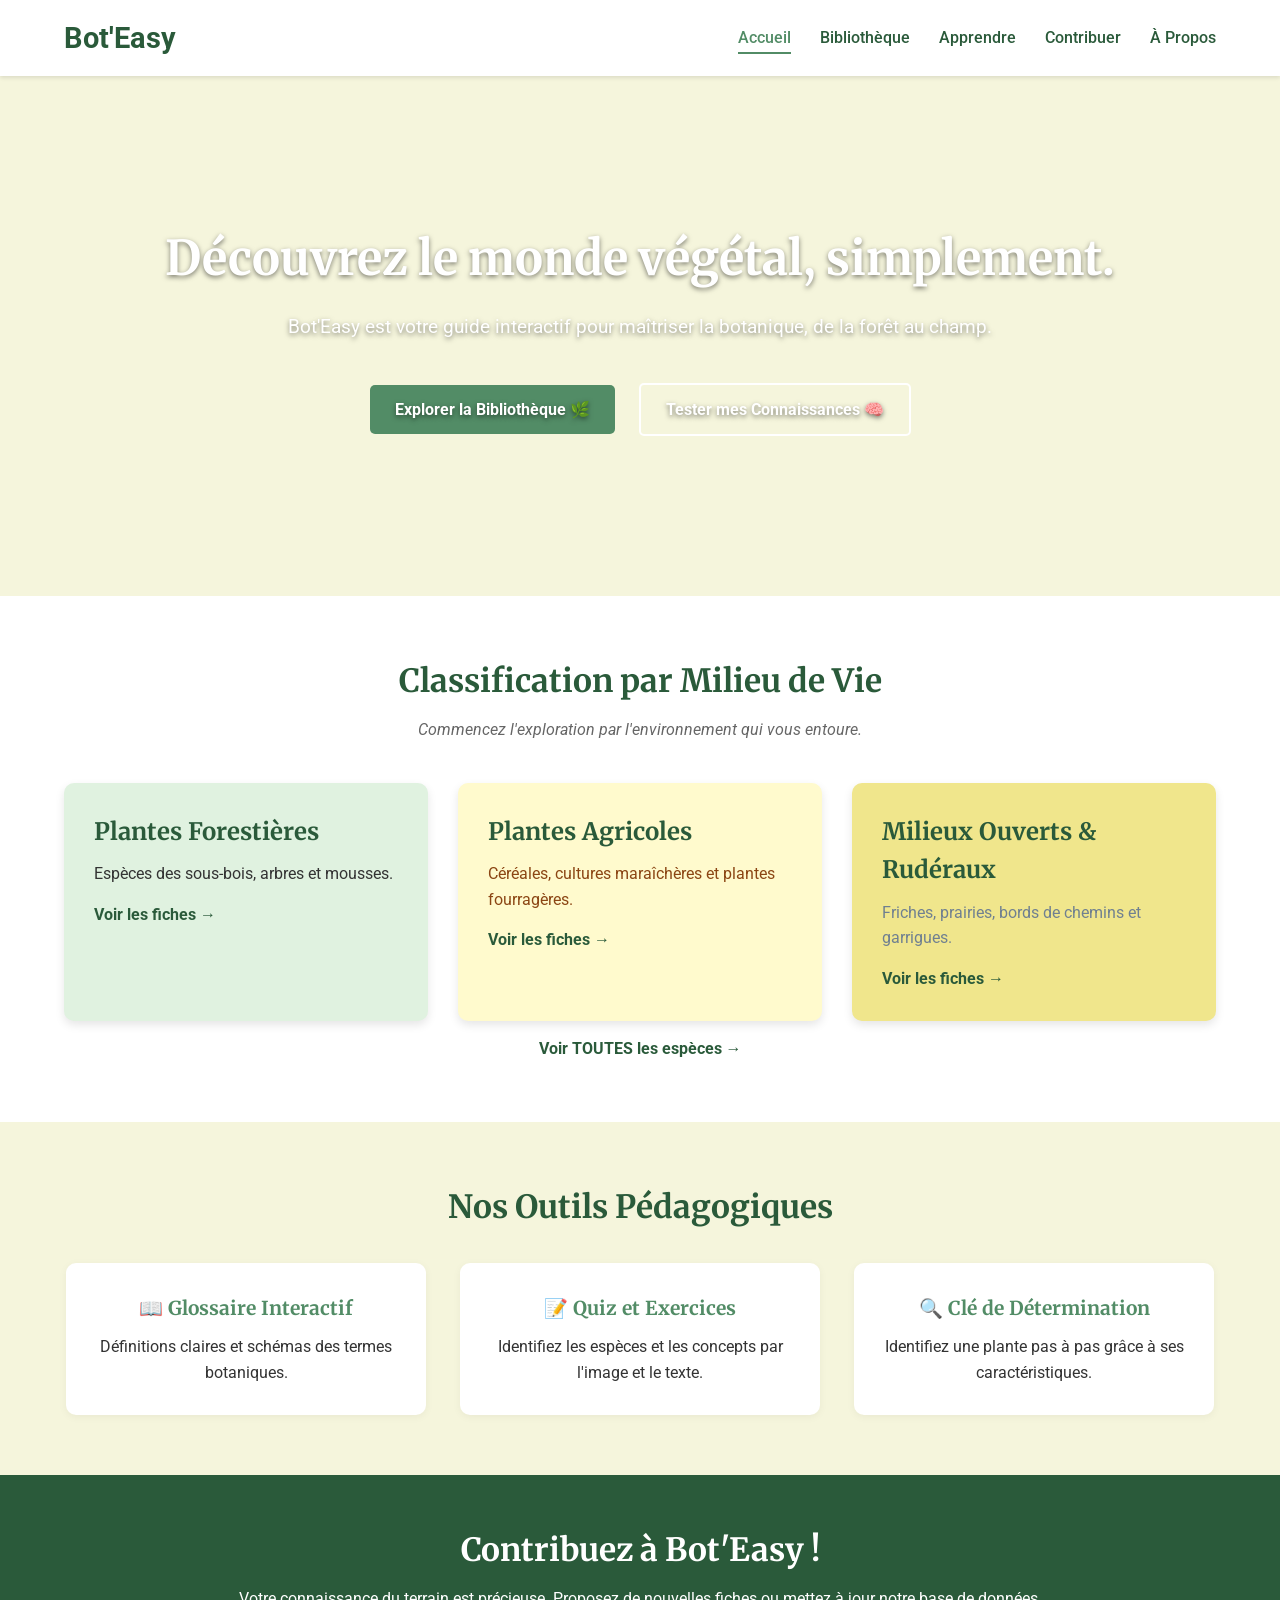
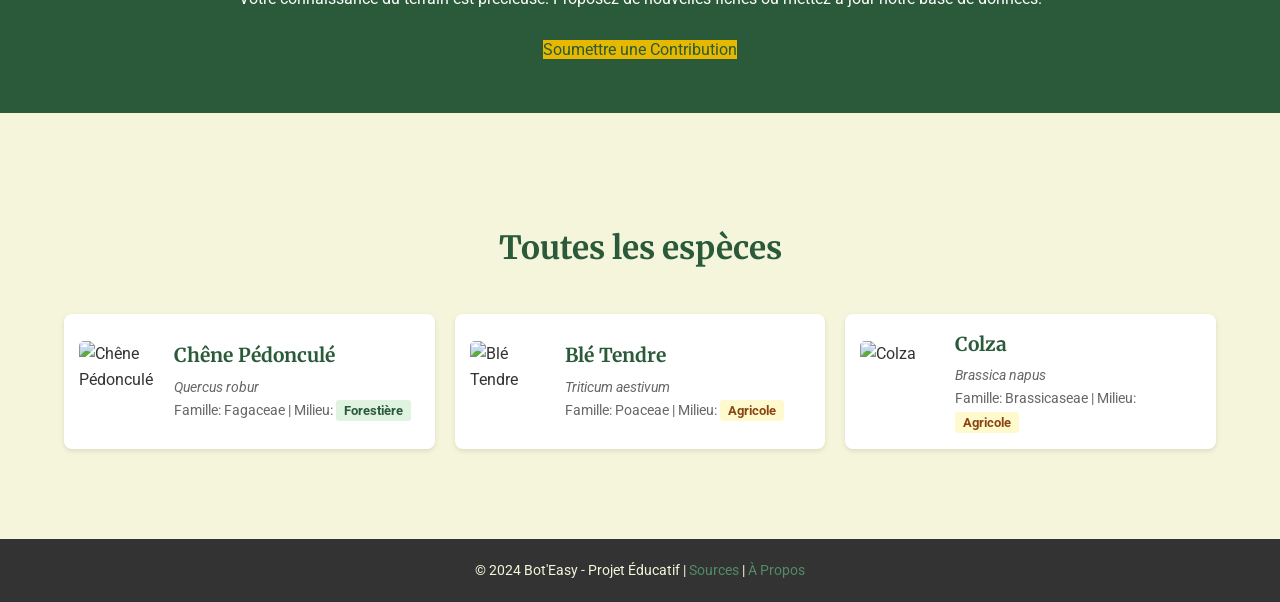
==== index.html @ 2c8774cc "Add files via upload" ====
<!DOCTYPE html>
<html lang="fr">
<head>
    <meta charset="UTF-8">
    <meta name="viewport" content="width=device-width, initial-scale=1.0">
    <title>Bot'Easy - La Botanique Facile</title>
    <link rel="stylesheet" href="style.css">
    <link href="https://fonts.googleapis.com/css2?family=Merriweather:wght@400;700&family=Roboto:wght@400;700&display=swap" rel="stylesheet">
</head>
<body>
    <header>
        <div class="logo">Bot'Easy</div>
        <nav>
            <a href="index.html" class="active">Accueil</a>
            <a href="#bibliotheque">Bibliothèque</a>
            <a href="#apprendre">Apprendre</a>
            <a href="#contribution">Contribuer</a>
            <a href="#propos">À Propos</a>
        </nav>
    </header>

    <main>
        <section class="hero">
            <h1>Découvrez le monde végétal, simplement.</h1>
            <p>Bot'Easy est votre guide interactif pour maîtriser la botanique, de la forêt au champ.</p>
            <div class="cta-buttons">
                <a href="#bibliotheque" class="cta-primary">Explorer la Bibliothèque 🌿</a>
                <a href="#apprendre" class="cta-secondary">Tester mes Connaissances 🧠</a>
            </div>
        </section>

        <section id="bibliotheque" class="category-grid">
            <h2>Classification par Milieu de Vie</h2>
            <p class="subtitle">Commencez l'exploration par l'environnement qui vous entoure.</p>
            
            <div class="grid-container">
                <div class="grid-item forestier">
                    <h3>Plantes Forestières</h3>
                    <p>Espèces des sous-bois, arbres et mousses.</p>
                    <a href="#" class="grid-link">Voir les fiches →</a>
                </div>
                <div class="grid-item agricole">
                    <h3>Plantes Agricoles</h3>
                    <p>Céréales, cultures maraîchères et plantes fourragères.</p>
                    <a href="#" class="grid-link">Voir les fiches →</a>
                </div>
                <div class="grid-item ouvert">
                    <h3>Milieux Ouverts & Rudéraux</h3>
                    <p>Friches, prairies, bords de chemins et garrigues.</p>
                    <a href="#" class="grid-link">Voir les fiches →</a>
                </div>
            </div>
        </section>

        <section id="apprendre" class="feature-section">
            <h2>Nos Outils Pédagogiques</h2>
            <div class="feature-container">
                <div class="feature-item">
                    <h3>📖 Glossaire Interactif</h3>
                    <p>Définitions claires et schémas des termes botaniques.</p>
                </div>
                <div class="feature-item">
                    <h3>📝 Quiz et Exercices</h3>
                    <p>Identifiez les espèces et les concepts par l'image et le texte.</p>
                </div>
                <div class="feature-item">
                    <h3>🔍 Clé de Détermination</h3>
                    <p>Identifiez une plante pas à pas grâce à ses caractéristiques.</p>
                </div>
            </div>
        </section>
        
        <section id="contribution" class="call-to-action">
            <h2>Contribuez à Bot'Easy !</h2>
            <p>Votre connaissance du terrain est précieuse. Proposez de nouvelles fiches ou mettez à jour notre base de données.</p>
            <a href="#" class="cta-primary contribute-btn">Soumettre une Contribution</a>
        </section>

    </main>

    <footer>
        <p>&copy; 2024 Bot'Easy - Projet Éducatif | <a href="#">Sources</a> | <a href="#propos">À Propos</a></p>
    </footer>
<script src="script.js"></script>
</body>
</html>
---- style.css ----
/* --- Styles de Base et Typographie --- */
:root {
    --color-green-dark: #2a5a3a;
    --color-green-light: #528c66;
    --color-beige: #f5f5dc;
    --color-white: #ffffff;
    --color-accent: #e6b800; /* Jaune terreux */
}

* {
    box-sizing: border-box;
    margin: 0;
    padding: 0;
}

body {
    font-family: 'Roboto', sans-serif;
    line-height: 1.6;
    color: #333;
    background-color: var(--color-beige);
}

a {
    text-decoration: none;
    color: var(--color-green-dark);
}

h1, h2, h3 {
    font-family: 'Merriweather', serif;
    color: var(--color-green-dark);
}

main {
    padding-top: 70px; /* Espace pour le header fixe */
}

/* --- En-tête (Header) et Navigation --- */
header {
    background-color: var(--color-white);
    box-shadow: 0 2px 4px rgba(0,0,0,0.1);
    position: fixed;
    width: 100%;
    top: 0;
    z-index: 1000;
    display: flex;
    justify-content: space-between;
    align-items: center;
    padding: 15px 5%;
}

.logo {
    font-size: 1.8rem;
    font-weight: 700;
    color: var(--color-green-dark);
}

nav a {
    margin-left: 25px;
    font-weight: 500;
    padding: 5px 0;
    transition: color 0.3s, border-bottom 0.3s;
}

nav a:hover, nav a.active {
    color: var(--color-green-light);
    border-bottom: 2px solid var(--color-green-light);
}

/* --- Section Héro (Hero) --- */
.hero {
    background: url('https://picsum.photos/1600/600?nature,botanical') no-repeat center center/cover;
    color: var(--color-white);
    text-align: center;
    padding: 150px 20px;
    text-shadow: 0 2px 5px rgba(0,0,0,0.5);
}

.hero h1 {
    font-size: 3rem;
    margin-bottom: 15px;
    color: var(--color-white);
}

.hero p {
    font-size: 1.2rem;
    margin-bottom: 30px;
}

.cta-buttons a {
    display: inline-block;
    padding: 12px 25px;
    margin: 10px;
    border-radius: 5px;
    font-weight: 700;
    transition: background-color 0.3s, transform 0.2s;
}

.cta-primary {
    background-color: var(--color-green-light);
    color: var(--color-white);
}

.cta-secondary {
    background-color: transparent;
    border: 2px solid var(--color-white);
    color: var(--color-white);
}

.cta-primary:hover, .cta-secondary:hover {
    transform: translateY(-2px);
    background-color: var(--color-green-dark);
    border-color: var(--color-green-dark);
}

/* --- Sections Générales --- */
section {
    padding: 60px 5%;
    text-align: center;
}

h2 {
    font-size: 2rem;
    margin-bottom: 10px;
}

.subtitle {
    font-style: italic;
    color: #666;
    margin-bottom: 40px;
}

/* --- Grille de Catégories (Classification) --- */
.category-grid {
    background-color: var(--color-white);
}

.grid-container {
    display: grid;
    grid-template-columns: repeat(auto-fit, minmax(300px, 1fr));
    gap: 30px;
    margin-top: 30px;
}

.grid-item {
    padding: 30px;
    border-radius: 10px;
    box-shadow: 0 4px 10px rgba(0,0,0,0.1);
    transition: transform 0.3s;
    text-align: left;
}

.grid-item:hover {
    transform: translateY(-5px);
    box-shadow: 0 6px 15px rgba(0,0,0,0.15);
}

.grid-item h3 {
    font-size: 1.5rem;
    margin-bottom: 10px;
}

/* Couleurs spécifiques aux milieux */
.forestier { background-color: #e0f2e0; }
.agricole { background-color: #fffacd; }
.ouvert { background-color: #f0e68c; }

.grid-link {
    display: inline-block;
    margin-top: 15px;
    font-weight: 700;
    color: var(--color-green-dark);
}

/* --- Section Fonctionnalités (Apprendre) --- */
.feature-section {
    background-color: var(--color-beige);
}

.feature-container {
    display: flex;
    justify-content: space-around;
    gap: 30px;
    margin-top: 30px;
    flex-wrap: wrap;
}

.feature-item {
    flex-basis: calc(33% - 20px);
    background-color: var(--color-white);
    padding: 30px;
    border-radius: 10px;
    box-shadow: 0 2px 8px rgba(0,0,0,0.05);
}

.feature-item h3 {
    margin-bottom: 10px;
    font-size: 1.2rem;
    color: var(--color-green-light);
}

/* --- Appel à l'Action Contribution --- */
.call-to-action {
    background-color: var(--color-green-dark);
    color: var(--color-white);
    padding: 50px 5%;
}

.call-to-action h2 {
    color: var(--color-white);
}

.call-to-action p {
    margin-bottom: 25px;
}

.contribute-btn {
    background-color: var(--color-accent);
    color: var(--color-green-dark);
}

.contribute-btn:hover {
    background-color: #ffcc33;
    border-color: #ffcc33;
}


/* --- Footer --- */
footer {
    background-color: #333;
    color: var(--color-beige);
    text-align: center;
    padding: 20px 5%;
    font-size: 0.9rem;
}

footer a {
    color: var(--color-green-light);
}

/* --- Media Queries (Adaptation Mobile) --- */
@media (max-width: 768px) {
    .hero {
        padding: 100px 20px;
    }
    .hero h1 {
        font-size: 2rem;
    }

    header {
        flex-direction: column;
        padding: 10px;
    }
    .logo {
        margin-bottom: 10px;
    }
    nav {
        display: flex;
        flex-wrap: wrap;
        justify-content: center;
    }
    nav a {
        margin: 5px 10px;
        padding: 5px;
    }
    .grid-container, .feature-container {
        grid-template-columns: 1fr;
    }
    .feature-item {
        flex-basis: 100%;
    }
}

/* --- Styles Spécifiques aux Fiches d'Espèce --- */

.fiche-main {
    max-width: 1200px;
    margin: 0 auto;
    padding: 20px;
}

.fiche-header {
    background-color: var(--color-white);
    padding: 30px;
    border-radius: 10px;
    box-shadow: 0 4px 10px rgba(0,0,0,0.1);
    margin-bottom: 30px;
    text-align: left;
}

.famille-tag {
    font-size: 0.9rem;
    font-weight: 700;
    color: var(--color-green-light);
    margin-bottom: 5px;
    text-transform: uppercase;
}

.fiche-header h1 {
    font-size: 2.5rem;
    margin-bottom: 5px;
}

.scientifique-name {
    font-style: italic;
    color: #666;
    font-size: 1.1rem;
}

.meta-info {
    display: flex;
    gap: 15px;
    margin-top: 15px;
}

.milieu-badge {
    padding: 8px 15px;
    border-radius: 5px;
    font-weight: 700;
    font-size: 0.9rem;
}

/* Couleurs des badges spécifiques */
.milieu-badge.forestier {
    background-color: #d1e7dd;
    color: var(--color-green-dark);
}
.milieu-badge.statut {
    background-color: #f8d7da;
    color: #721c24;
}

/* --- Contenu Principal de la Fiche --- */
.fiche-content {
    display: flex;
    gap: 30px;
    text-align: left;
}

.colonne-image {
    flex: 1;
    min-width: 300px;
}

.colonne-details {
    flex: 2;
}

.colonne-image img {
    width: 100%;
    height: auto;
    border-radius: 8px;
    box-shadow: 0 4px 8px rgba(0,0,0,0.1);
}

figcaption {
    font-style: italic;
    font-size: 0.85rem;
    color: #666;
    margin-top: 5px;
}

.galerie-miniatures {
    display: flex;
    justify-content: flex-start;
    gap: 10px;
    margin-top: 15px;
}

.galerie-miniatures img {
    width: 80px;
    height: 80px;
    object-fit: cover;
    cursor: pointer;
    border: 2px solid transparent;
    transition: border-color 0.2s;
}

.galerie-miniatures img:hover {
    border-color: var(--color-green-light);
}

/* --- Blocs d'Information --- */
.bloc-details {
    background-color: var(--color-white);
    padding: 25px;
    border-radius: 8px;
    margin-bottom: 20px;
    box-shadow: 0 2px 5px rgba(0,0,0,0.05);
}

.bloc-details h2, .bloc-details h3 {
    margin-top: 0;
    border-bottom: 2px solid var(--color-beige);
    padding-bottom: 5px;
    margin-bottom: 15px;
}

.bloc-details ul {
    list-style: none;
    padding-left: 0;
}

.bloc-details ul li {
    margin-bottom: 10px;
}

/* Mise en évidence des liens vers le Glossaire */
.bloc-details a {
    font-weight: 700;
    text-decoration: underline;
    color: var(--color-accent);
}

.taxonomie p {
    margin-bottom: 5px;
    font-size: 0.95rem;
}

.admin-meta {
    font-size: 0.8rem;
    color: #999;
    margin-top: 30px;
    border-top: 1px solid #eee;
    padding-top: 10px;
}

/* --- Liens Utiles en bas de page --- */
.liens-utiles {
    background-color: transparent;
    border-top: 1px solid #ccc;
    margin-top: 30px;
    padding-top: 30px;
}

/* Adaptation Mobile */
@media (max-width: 768px) {
    .fiche-content {
        flex-direction: column;
    }
    .colonne-image, .colonne-details {
        min-width: 100%;
    }
    .meta-info {
        flex-direction: column;
        gap: 10px;
    }
    .milieu-badge {
        width: 100%;
        text-align: center;
    }
}

/* --- Styles pour la Liste d'Espèces Générée par JS --- */
.liste-container {
    display: grid;
    grid-template-columns: repeat(auto-fit, minmax(350px, 1fr));
    gap: 20px;
    padding: 30px 0;
    text-align: left;
}

.plante-item {
    display: flex;
    background-color: var(--color-white);
    padding: 15px;
    border-radius: 8px;
    box-shadow: 0 2px 5px rgba(0,0,0,0.1);
    align-items: center;
}

.plante-thumb {
    width: 80px;
    height: 80px;
    object-fit: cover;
    border-radius: 5px;
    margin-right: 15px;
}

.plante-item h3 {
    margin-top: 0;
    margin-bottom: 5px;
    font-size: 1.2rem;
}

.plante-item p {
    font-size: 0.9rem;
    color: #666;
}

.plante-item a {
    color: var(--color-green-dark);
}

.plante-item .badge {
    padding: 3px 8px;
    border-radius: 3px;
    font-size: 0.8rem;
    font-weight: 700;
}

/* Couleurs des badges de milieu dans la liste */
.forestière {
    background-color: #e0f2e0;
    color: #2a5a3a;
}
.agricole {
    background-color: #fffacd;
    color: #8b4513;
}
.ouvert {
    background-color: #f0e68c;
    color: #708090;
}

/* --- Styles Spécifiques au Glossaire --- */

.glossary-main {
    max-width: 900px;
    margin: 0 auto;
    padding: 20px;
}

.page-title {
    text-align: center;
    margin-bottom: 30px;
}

.alpha-navigation {
    display: flex;
    justify-content: center;
    flex-wrap: wrap;
    gap: 8px;
    margin-bottom: 40px;
    padding: 15px;
    background-color: var(--color-white);
    border-radius: 8px;
    box-shadow: 0 2px 5px rgba(0,0,0,0.05);
}

.alpha-navigation a {
    padding: 5px 10px;
    font-weight: 700;
    border: 1px solid #ccc;
    border-radius: 3px;
    transition: background-color 0.2s, color 0.2s;
}

.alpha-navigation a:hover {
    background-color: var(--color-green-light);
    color: var(--color-white);
    border-color: var(--color-green-dark);
}

.glossary-content h2 {
    text-align: left;
    margin-top: 30px;
    padding-bottom: 5px;
    border-bottom: 3px solid var(--color-green-light);
    color: var(--color-green-dark);
}

.term-item {
    padding: 20px;
    margin-bottom: 15px;
    background-color: var(--color-white);
    border-left: 5px solid var(--color-accent);
    border-radius: 5px;
    box-shadow: 0 1px 3px rgba(0,0,0,0.05);
}

.term-item h3 {
    font-size: 1.4rem;
    margin-bottom: 10px;
    color: var(--color-green-dark);
}

.term-links {
    font-size: 0.9rem;
    font-style: italic;
    color: #999;
    margin-top: 10px;
}
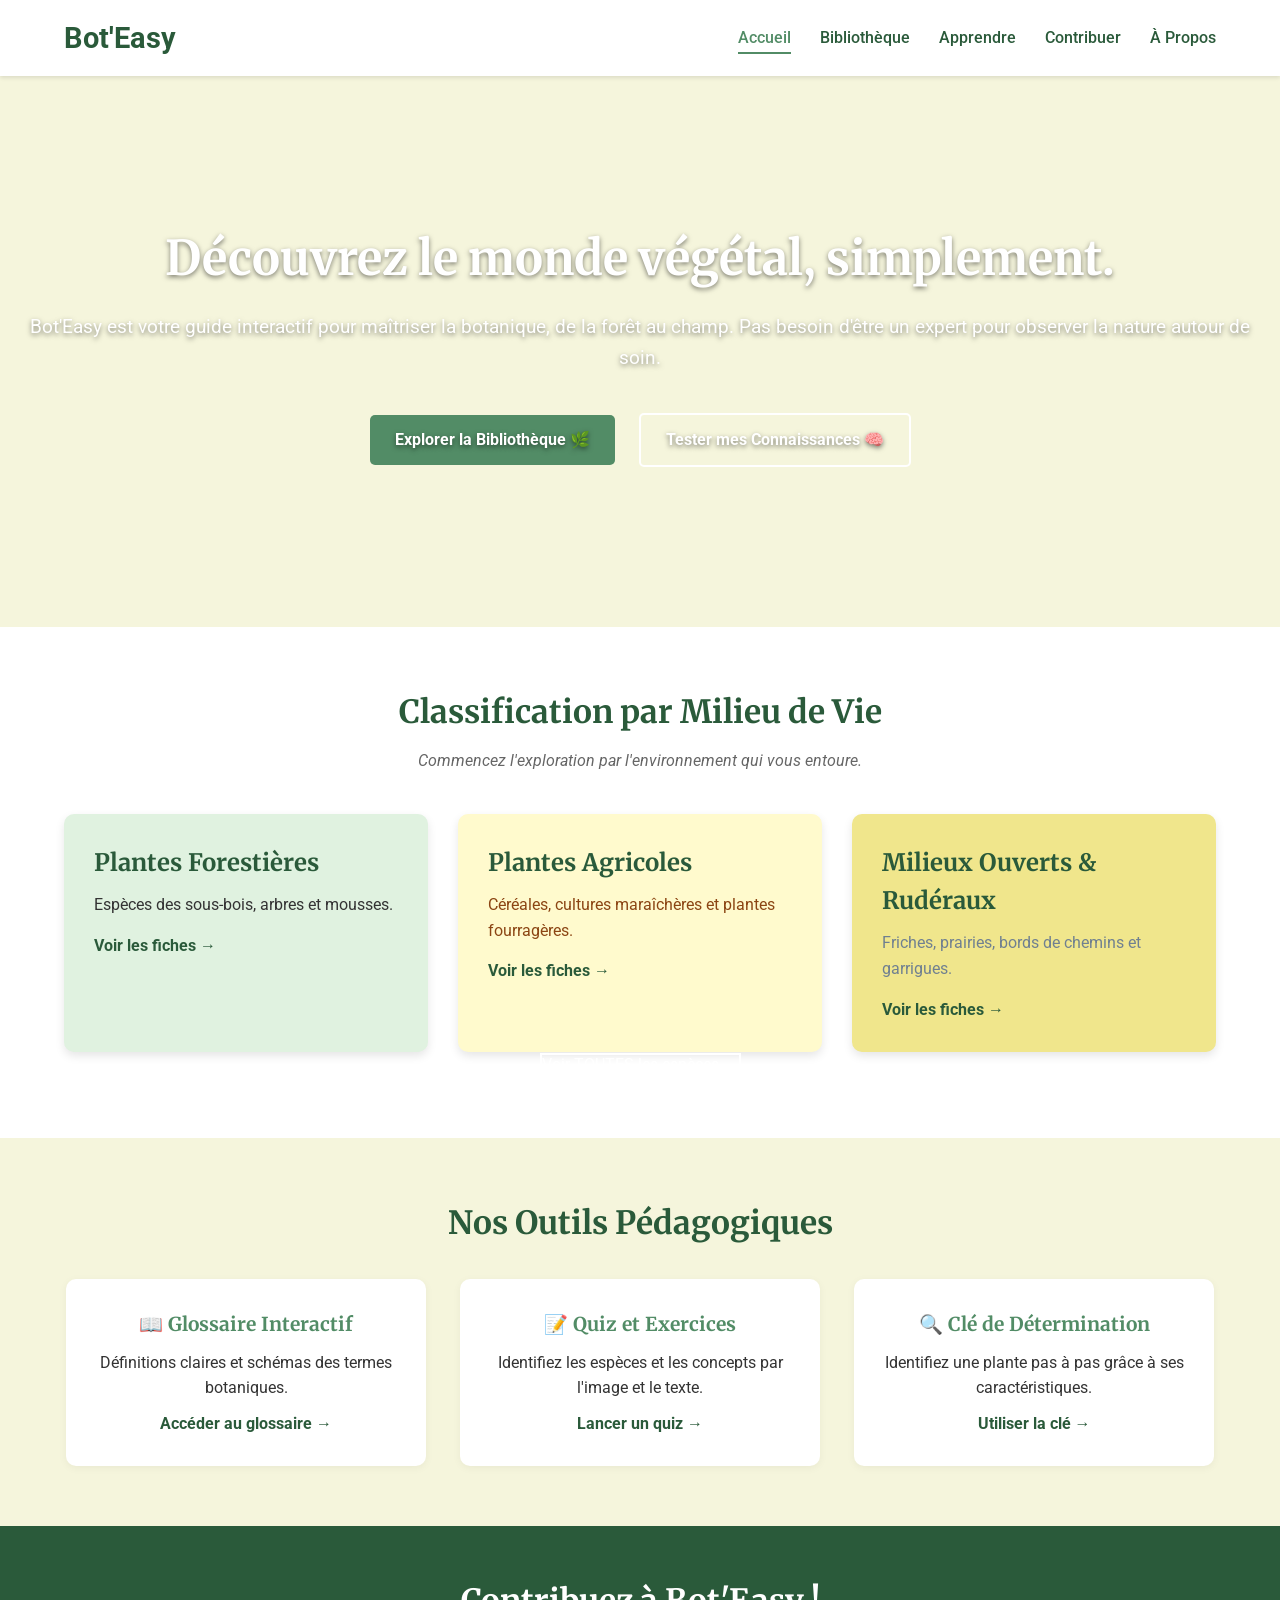
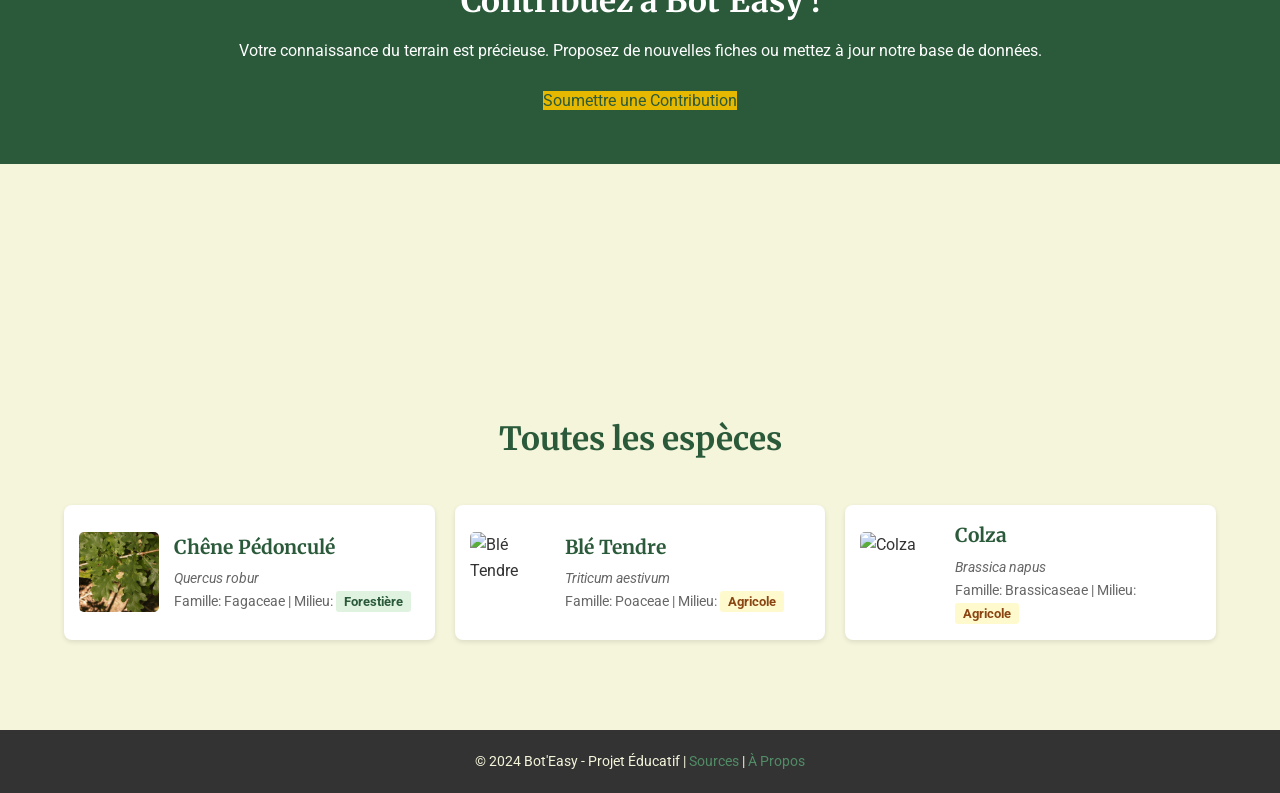
==== commit 4020b92d: "Update index.html" ====
--- a/index.html
+++ b/index.html
@@ -3,7 +3,7 @@
 <head>
     <meta charset="UTF-8">
     <meta name="viewport" content="width=device-width, initial-scale=1.0">
-    <title>Bot'Easy - La Botanique Facile</title>
+    <title>Bot'Easy - La Botanique facile</title>
     <link rel="stylesheet" href="style.css">
     <link href="https://fonts.googleapis.com/css2?family=Merriweather:wght@400;700&family=Roboto:wght@400;700&display=swap" rel="stylesheet">
 </head>
@@ -22,7 +22,7 @@
     <main>
         <section class="hero">
             <h1>Découvrez le monde végétal, simplement.</h1>
-            <p>Bot'Easy est votre guide interactif pour maîtriser la botanique, de la forêt au champ.</p>
+            <p>Bot'Easy est votre guide interactif pour maîtriser la botanique, de la forêt au champ. Pas besoin d'être un expert pour observer la nature autour de soin.</p>
             <div class="cta-buttons">
                 <a href="#bibliotheque" class="cta-primary">Explorer la Bibliothèque 🌿</a>
                 <a href="#apprendre" class="cta-secondary">Tester mes Connaissances 🧠</a>
@@ -58,14 +58,17 @@
                 <div class="feature-item">
                     <h3>📖 Glossaire Interactif</h3>
                     <p>Définitions claires et schémas des termes botaniques.</p>
+                    <a href="glossaire.html" class="grid-link" style="margin-top: 10px; display: inline-block;">Accéder au glossaire →</a>
                 </div>
                 <div class="feature-item">
                     <h3>📝 Quiz et Exercices</h3>
                     <p>Identifiez les espèces et les concepts par l'image et le texte.</p>
+                    <a href="#" class="grid-link" style="margin-top: 10px; display: inline-block;">Lancer un quiz →</a>
                 </div>
                 <div class="feature-item">
                     <h3>🔍 Clé de Détermination</h3>
                     <p>Identifiez une plante pas à pas grâce à ses caractéristiques.</p>
+                    <a href="#" class="grid-link" style="margin-top: 10px; display: inline-block;">Utiliser la clé →</a>
                 </div>
             </div>
         </section>
@@ -75,6 +78,8 @@
             <p>Votre connaissance du terrain est précieuse. Proposez de nouvelles fiches ou mettez à jour notre base de données.</p>
             <a href="#" class="cta-primary contribute-btn">Soumettre une Contribution</a>
         </section>
+        
+        <section id="propos" style="padding-top: 80px;"></section>
 
     </main>
 
@@ -83,4 +88,4 @@
     </footer>
 <script src="script.js"></script>
 </body>
-</html>+</html>
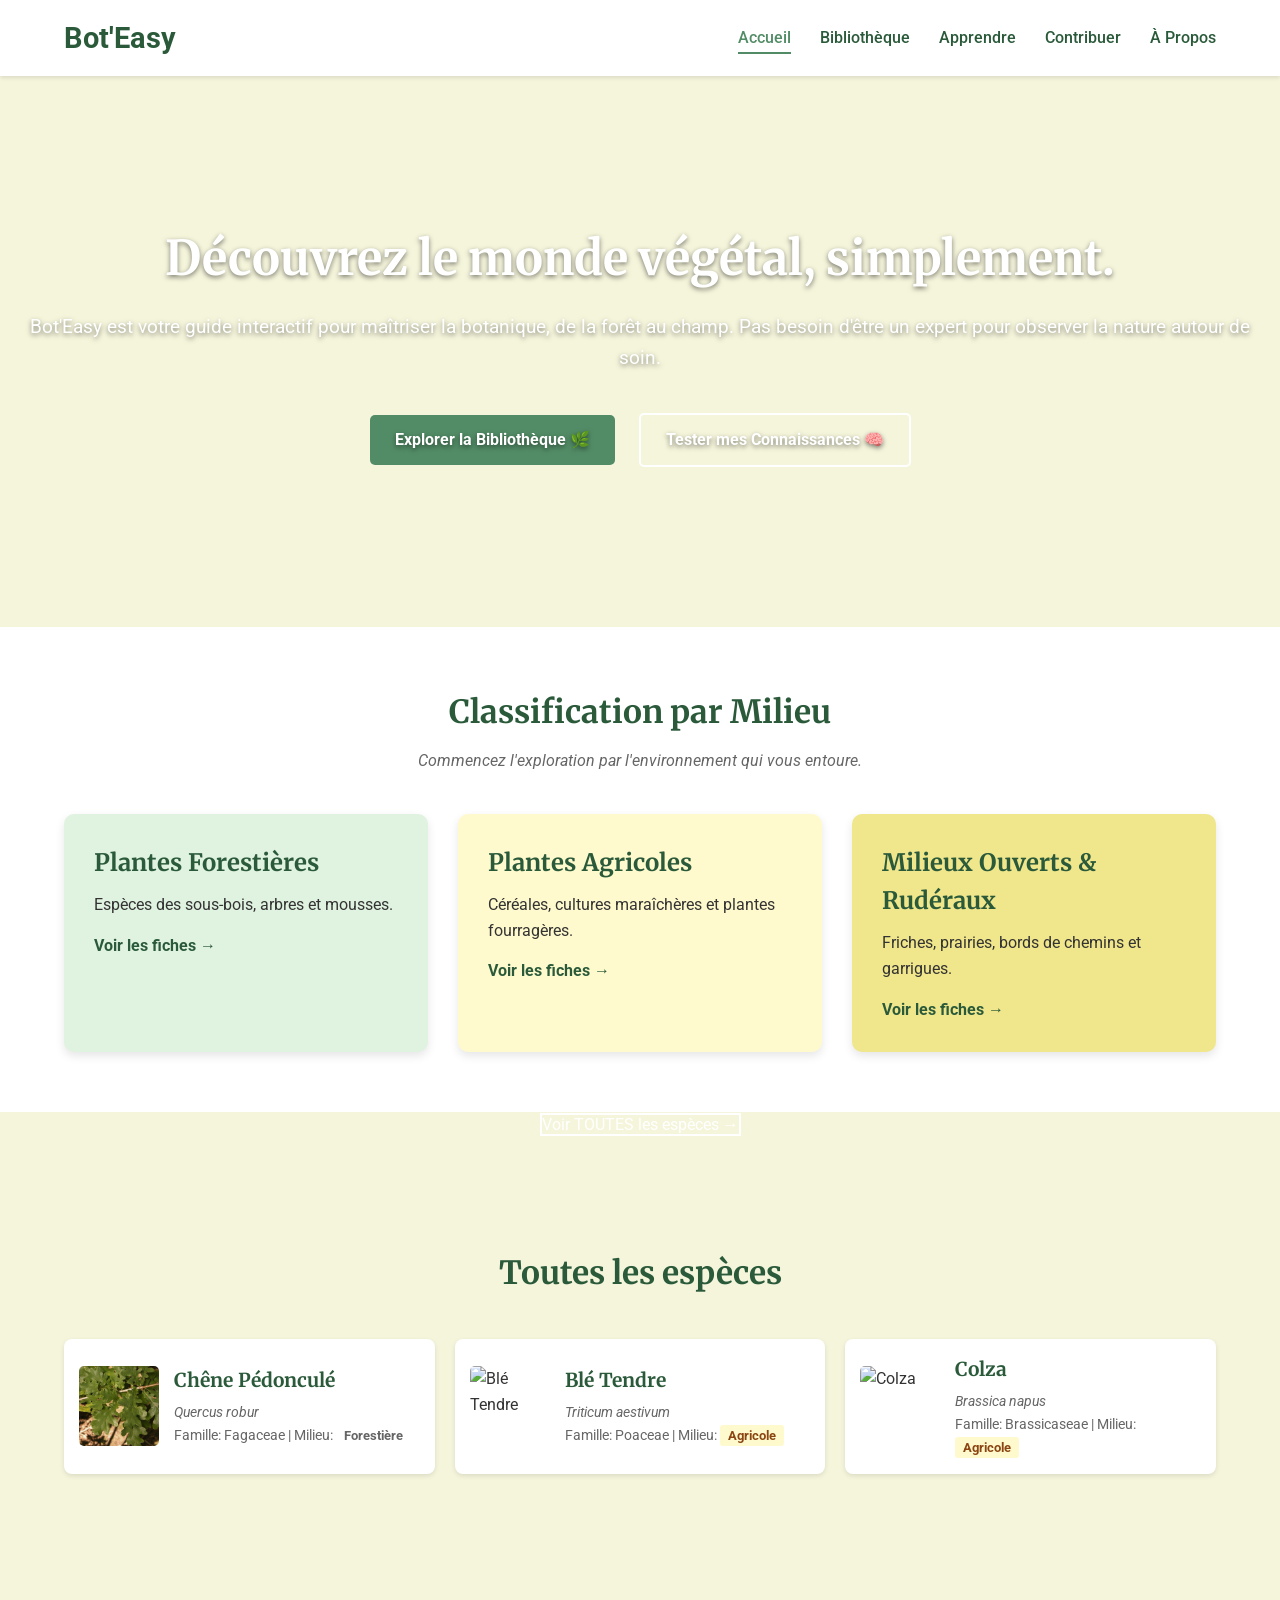
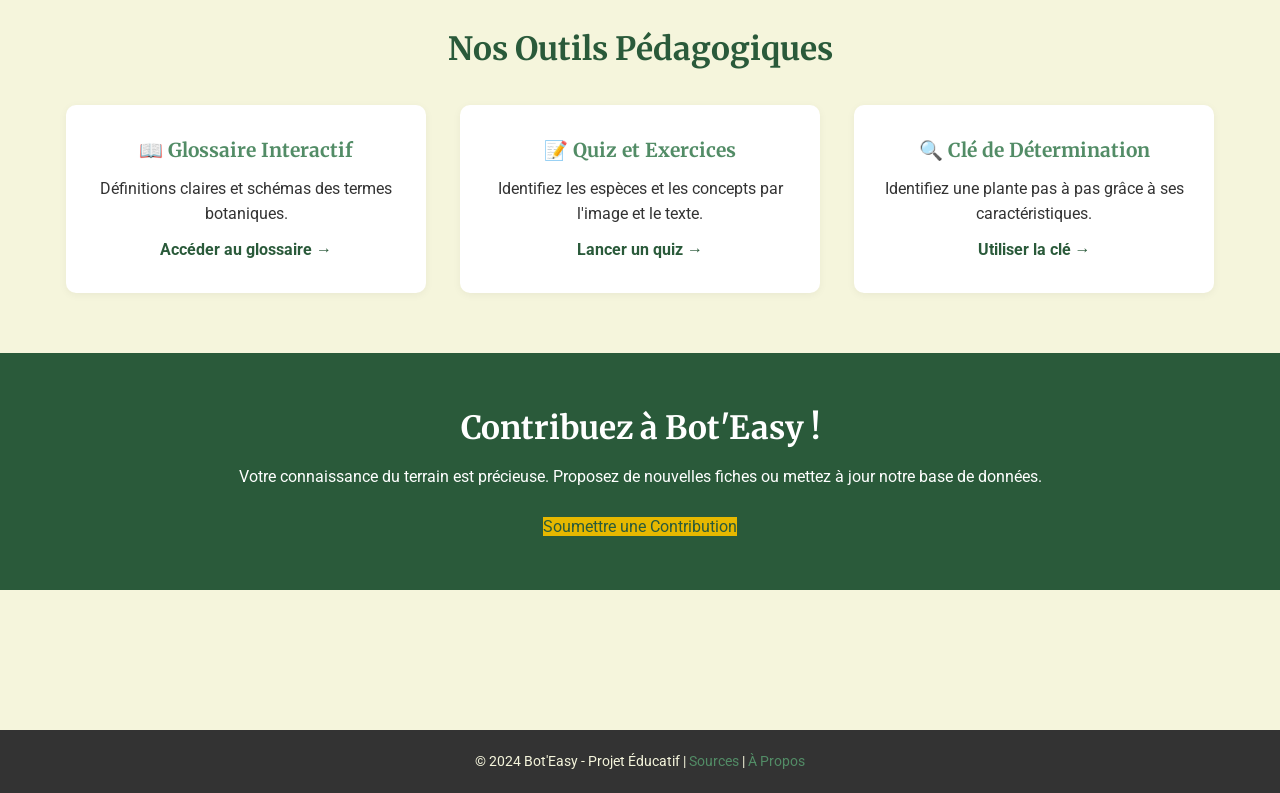
==== commit 7698cbfc: "Update index.html" ====
--- a/index.html
+++ b/index.html
@@ -30,7 +30,7 @@
         </section>
 
         <section id="bibliotheque" class="category-grid">
-            <h2>Classification par Milieu de Vie</h2>
+            <h2>Classification par Milieu</h2>
             <p class="subtitle">Commencez l'exploration par l'environnement qui vous entoure.</p>
             
             <div class="grid-container">
@@ -89,3 +89,4 @@
 <script src="script.js"></script>
 </body>
 </html>
+
--- a/style.css
+++ b/style.css
@@ -159,7 +159,7 @@
     margin-bottom: 10px;
 }
 
-/* Couleurs spécifiques aux milieux */
+/* Couleurs spécifiques aux milieux (Utilisé par index.html) */
 .forestier { background-color: #e0f2e0; }
 .agricole { background-color: #fffacd; }
 .ouvert { background-color: #f0e68c; }
@@ -268,6 +268,22 @@
     .feature-item {
         flex-basis: 100%;
     }
+    
+    /* Adaptations Fiche Espèce Mobile */
+    .fiche-content {
+        flex-direction: column;
+    }
+    .colonne-image, .colonne-details {
+        min-width: 100%;
+    }
+    .meta-info {
+        flex-direction: column;
+        gap: 10px;
+    }
+    .milieu-badge {
+        width: 100%;
+        text-align: center;
+    }
 }
 
 /* --- Styles Spécifiques aux Fiches d'Espèce --- */
@@ -319,10 +335,18 @@
     font-size: 0.9rem;
 }
 
-/* Couleurs des badges spécifiques */
-.milieu-badge.forestier {
+/* Couleurs des badges spécifiques pour la fiche (DOIT CORRESPONDRE AU JS) */
+.milieu-badge.forestiere {
     background-color: #d1e7dd;
     color: var(--color-green-dark);
+}
+.milieu-badge.agricole {
+    background-color: #fffacd;
+    color: #8b4513;
+}
+.milieu-badge.milieu-ouvert {
+    background-color: #f0e68c;
+    color: #708090;
 }
 .milieu-badge.statut {
     background-color: #f8d7da;
@@ -432,24 +456,6 @@
     padding-top: 30px;
 }
 
-/* Adaptation Mobile */
-@media (max-width: 768px) {
-    .fiche-content {
-        flex-direction: column;
-    }
-    .colonne-image, .colonne-details {
-        min-width: 100%;
-    }
-    .meta-info {
-        flex-direction: column;
-        gap: 10px;
-    }
-    .milieu-badge {
-        width: 100%;
-        text-align: center;
-    }
-}
-
 /* --- Styles pour la Liste d'Espèces Générée par JS --- */
 .liste-container {
     display: grid;
@@ -498,16 +504,16 @@
     font-weight: 700;
 }
 
-/* Couleurs des badges de milieu dans la liste */
-.forestière {
+/* Couleurs des badges de milieu dans la liste (CORRECTION EFFECTIVE) */
+.plante-item .badge.forestiere { 
     background-color: #e0f2e0;
     color: #2a5a3a;
 }
-.agricole {
+.plante-item .badge.agricole {
     background-color: #fffacd;
     color: #8b4513;
 }
-.ouvert {
+.plante-item .badge.milieu-ouvert { /* Correspond à la classe générée: .milieu-ouvert */
     background-color: #f0e68c;
     color: #708090;
 }
@@ -579,4 +585,4 @@
     font-style: italic;
     color: #999;
     margin-top: 10px;
-}+}
